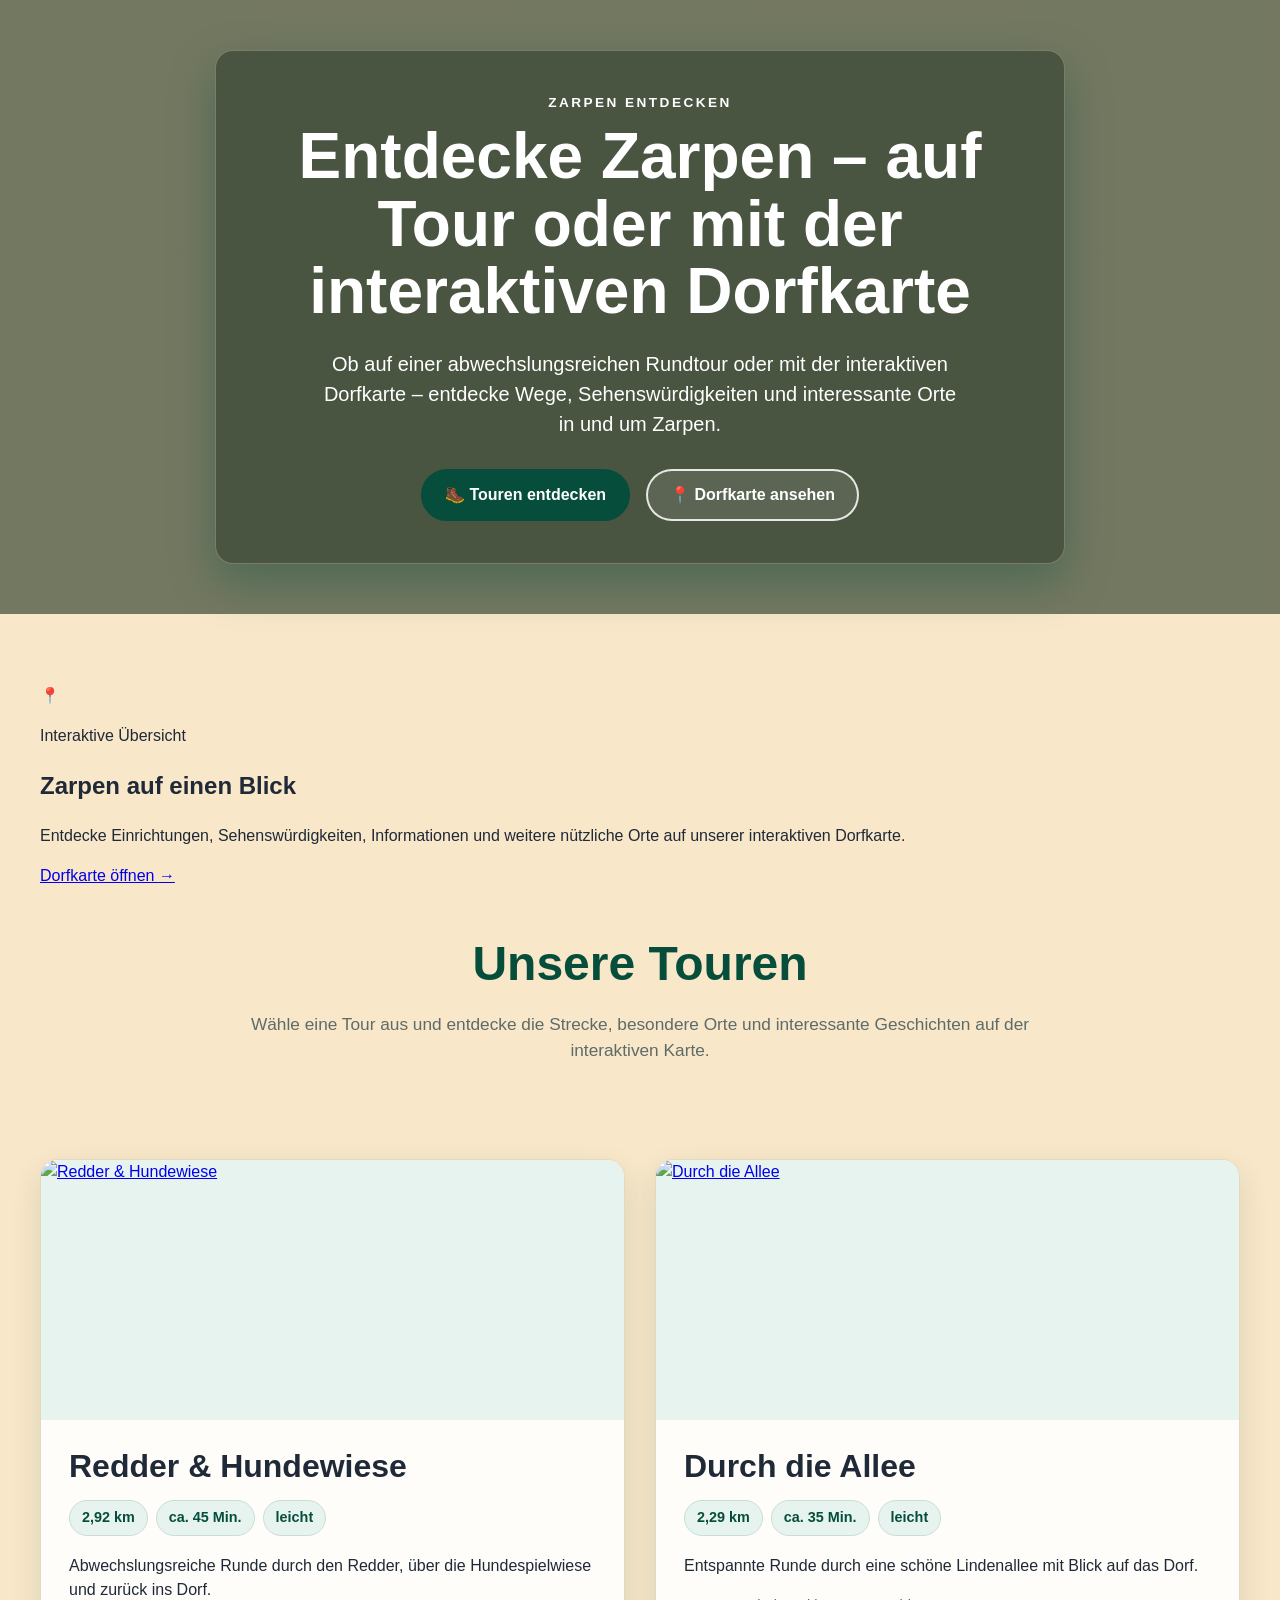
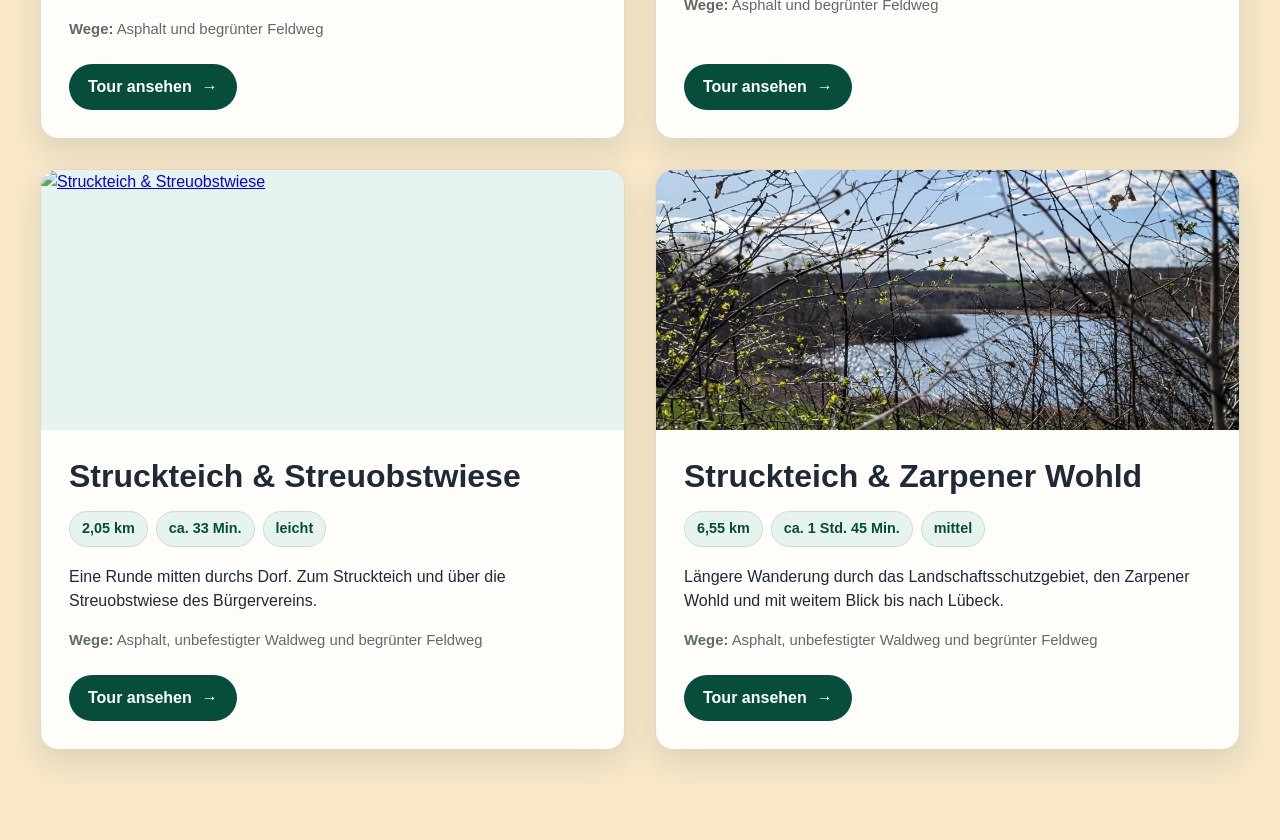
==== index.html @ 4a237b28 "Update hero section text in index.html" ====
<!DOCTYPE html>
<html lang="de">
<head>
  <meta charset="UTF-8">

  <meta
    name="viewport"
    content="width=device-width, initial-scale=1.0"
  >

  <title>Zarpen entdecken</title>

<link rel="stylesheet" href="css/touren.css?v=2">
</head>

<body>

<header class="hero">
  <div class="hero-overlay">

<p class="hero-label">
  Zarpen entdecken
</p>

<h1>
  Entdecke Zarpen – auf Tour oder mit der interaktiven Dorfkarte
</h1>

<p class="hero-text">
   Ob auf einer abwechslungsreichen Rundtour oder mit der
  interaktiven Dorfkarte – entdecke Wege,
  Sehenswürdigkeiten und interessante Orte in und um Zarpen.
</p>

    <div class="hero-buttons">

      <a class="hero-button" href="#tour-list">
        🥾 Touren entdecken
      </a>

      <a class="hero-button hero-button-secondary"
         href="dorfkarte.html">
        📍 Dorfkarte ansehen
      </a>

    </div>

  </div>
</header>

  <main class="page-content">

<section class="dorfkarte-teaser">
  <div class="dorfkarte-teaser-content">

    <div class="dorfkarte-teaser-icon" aria-hidden="true">
      📍
    </div>

    <div class="dorfkarte-teaser-text">
      <p class="dorfkarte-teaser-label">
        Interaktive Übersicht
      </p>

      <h2>
        Zarpen auf einen Blick
      </h2>

      <p>
        Entdecke Einrichtungen, Sehenswürdigkeiten,
        Informationen und weitere nützliche Orte auf unserer
        interaktiven Dorfkarte.
      </p>
    </div>

    <a
      class="dorfkarte-teaser-button"
      href="dorfkarte.html"
    >
      Dorfkarte öffnen
      <span aria-hidden="true">→</span>
    </a>

  </div>
</section>
    
    <section class="intro">
      <h2>Unsere Touren</h2>

      <p>
        Wähle eine Tour aus und entdecke die Strecke,
        besondere Orte und interessante Geschichten
        auf der interaktiven Karte.
      </p>
    </section>

    <section
      id="tour-list"
      class="tour-list"
      aria-live="polite"
    >
      <p class="loading-message">
        Touren werden geladen …
      </p>
    </section>

  </main>

  <script src="js/touren.js"></script>

</body>
</html>
---- css/touren.css ----
:root {
  --green: #064E3B;
  --green-dark: #043B2D;
  --green-light: #E7F3EF;

  --text: #1F2937;
  --muted: #5F6B67;

  --background: #F8E7C9;
  --card: #FFFDF9;

  --border: #E6D8BC;
  --shadow: 0 12px 30px rgba(6,78,59,.12);
  --radius: 18px;
}

* {
  box-sizing: border-box;
}

html {
  scroll-behavior: smooth;
}

body {
  margin: 0;
  font-family: Arial, Helvetica, sans-serif;
  color: var(--text);
  background: var(--background);
  line-height: 1.5;
}

/* Hero-Bereich */

.hero {
  min-height: 390px;
  display: flex;
  align-items: center;
  justify-content: center;
  padding: 50px 24px;
  position: relative;
  background:
    linear-gradient(
      rgba(20, 40, 22, 0.58),
      rgba(20, 40, 22, 0.58)
    ),
    url("../bilder/blickteich1.jpg") center / cover no-repeat;
}

.hero-overlay {
  width: min(850px, 100%);
  padding: 42px 48px;
  text-align: center;
  color: #ffffff;
  border-radius: var(--radius);
  background: rgba(18, 36, 22, 0.42);
  backdrop-filter: blur(2px);

  border: 1px solid rgba(248, 231, 201, 0.28);
  box-shadow: 0 18px 45px rgba(6, 78, 59, 0.35);
}

.hero-label {
  margin: 0 0 10px;
  font-size: 0.85rem;
  font-weight: 700;
  letter-spacing: 0.18em;
  text-transform: uppercase;
}

.hero h1 {
  margin: 0;
  font-size: clamp(2.3rem, 5vw, 4.5rem);
  line-height: 1.05;
}

.hero-text {
  max-width: 650px;
  margin: 24px auto 0;
  font-size: clamp(1rem, 2vw, 1.25rem);
}

/* Seiteninhalt */

.page-content {
  width: min(1200px, calc(100% - 40px));
  margin: 0 auto;
  padding: 70px 0 90px;
}

.intro {
  max-width: 900px;
  margin: 0 auto 55px;
  padding: 40px;
  text-align: center;

  background: #F8E7C9;
  border-radius: var(--radius);
}

.intro h2 {
  margin: 0 0 12px;
  font-size: clamp(2rem, 4vw, 3rem);
  color: #064E3B;
}

.intro p {
  margin: 0;
  color: var(--muted);
  font-size: 1.08rem;
}

/* Tourenraster */

.tour-list {
  display: grid;
  grid-template-columns: repeat(2, minmax(0, 1fr));
  gap: 30px;
  align-items: stretch;
}

/* Einzelne Tourenkarte */

.tour-card {
  min-width: 0;
  overflow: hidden;
  display: flex;
  flex-direction: column;
  background: var(--card);
  border: 1px solid var(--border);
  border-radius: var(--radius);
  box-shadow: var(--shadow);
  transition:
    transform 180ms ease,
    box-shadow 180ms ease;
}

.tour-card:hover {
  transform: translateY(-5px);
  box-shadow: 0 18px 38px rgba(31, 50, 35, 0.17);
}

.tour-card-image-link {
  display: block;
  overflow: hidden;
  background: var(--green-light);
}

.tour-card-image {
  display: block;
  width: 100%;
  height: 260px;
  object-fit: cover;
  transition: transform 300ms ease;
}

.tour-card:hover .tour-card-image {
  transform: scale(1.025);
}

.tour-card-content {
  flex: 1;
  display: flex;
  flex-direction: column;
  padding: 28px;
}

.tour-card-title {
  margin: 0 0 16px;
  font-size: clamp(1.5rem, 2.5vw, 2rem);
  line-height: 1.15;
}

.tour-card-facts {
  display: flex;
  flex-wrap: wrap;
  gap: 8px;
  margin-bottom: 18px;
}

.tour-card-facts span {
  display: inline-flex;
  align-items: center;
  min-height: 34px;
  padding: 6px 12px;

  color: #064E3B;
  font-size: 0.9rem;
  font-weight: 700;

  background: #E7F3EF;
  border: 1px solid #C8DED6;
  border-radius: 999px;
}

.tour-card-description {
  margin: 0 0 16px;
  font-size: 1rem;
}

.tour-card-surface {
  margin: 0 0 24px;
  color: var(--muted);
  font-size: 0.93rem;
}

.tour-card-button {
  align-self: flex-start;
  display: inline-flex;
  align-items: center;
  justify-content: center;
  gap: 10px;
  min-height: 46px;
  margin-top: auto;
  padding: 11px 19px;
  color: #ffffff;
  font-weight: 700;
  text-decoration: none;
  background: #064E3B;
  border-radius: 999px;
  transition:
    background 160ms ease,
    transform 160ms ease;
}

.tour-card-button:hover,
.tour-card-button:focus-visible {
  background: #043B2D;
  transform: translateX(2px);
}

/* Lade- und Fehlermeldungen */

.loading-message,
.error-message {
  grid-column: 1 / -1;
  padding: 30px;
  text-align: center;
  background: #ffffff;
  border-radius: var(--radius);
  border: 1px solid var(--border);
}

.error-message h2 {
  margin-top: 0;
}

/* Tablet */

@media (max-width: 850px) {
  .hero {
    min-height: 330px;
  }

  .hero-overlay {
    padding: 34px 28px;
  }

  .tour-list {
    grid-template-columns: 1fr;
  }

  .tour-card-image {
    height: 300px;
  }
}

/* Smartphone */

@media (max-width: 560px) {
  .hero {
    min-height: 290px;
    padding: 28px 16px;
  }

  .hero-overlay {
    padding: 28px 20px;
  }

  .page-content {
    width: min(100% - 24px, 1200px);
    padding: 48px 0 65px;
  }

  .intro {
    margin-bottom: 30px;
  }

  .tour-list {
    gap: 22px;
  }

  .tour-card-image {
    height: 220px;
  }

  .tour-card-content {
    padding: 22px;
  }

  .tour-card-button {
    width: 100%;
  }
}
/* Hero-Buttons */

.hero-buttons {
  display: flex;
  justify-content: center;
  flex-wrap: wrap;
  gap: 16px;
  margin-top: 30px;
}

.hero-button {
  display: inline-flex;
  align-items: center;
  justify-content: center;
  gap: 8px;

  min-height: 48px;
  padding: 12px 22px;

  color: #ffffff;
  font-weight: 700;
  text-decoration: none;

  background: var(--green);
  border: 2px solid var(--green);
  border-radius: 999px;

  transition:
    background-color 180ms ease,
    border-color 180ms ease,
    transform 180ms ease;
}

.hero-button:hover,
.hero-button:focus-visible {
  background: var(--green-dark);
  border-color: var(--green-dark);
  transform: translateY(-2px);
}

.hero-button-secondary {
  color: #ffffff;
  background: rgba(255, 255, 255, 0.1);
  border-color: rgba(255, 255, 255, 0.85);
}

.hero-button-secondary:hover,
.hero-button-secondary:focus-visible {
  color: var(--green-dark);
  background: #ffffff;
  border-color: #ffffff;
}

.hero-button:focus-visible {
  outline: 3px solid rgba(248, 231, 201, 0.6);
  outline-offset: 3px;
}

@media (max-width: 560px) {
  .hero-buttons {
    flex-direction: column;
    gap: 12px;
    margin-top: 24px;
  }

  .hero-button {
    width: 100%;
  }
}
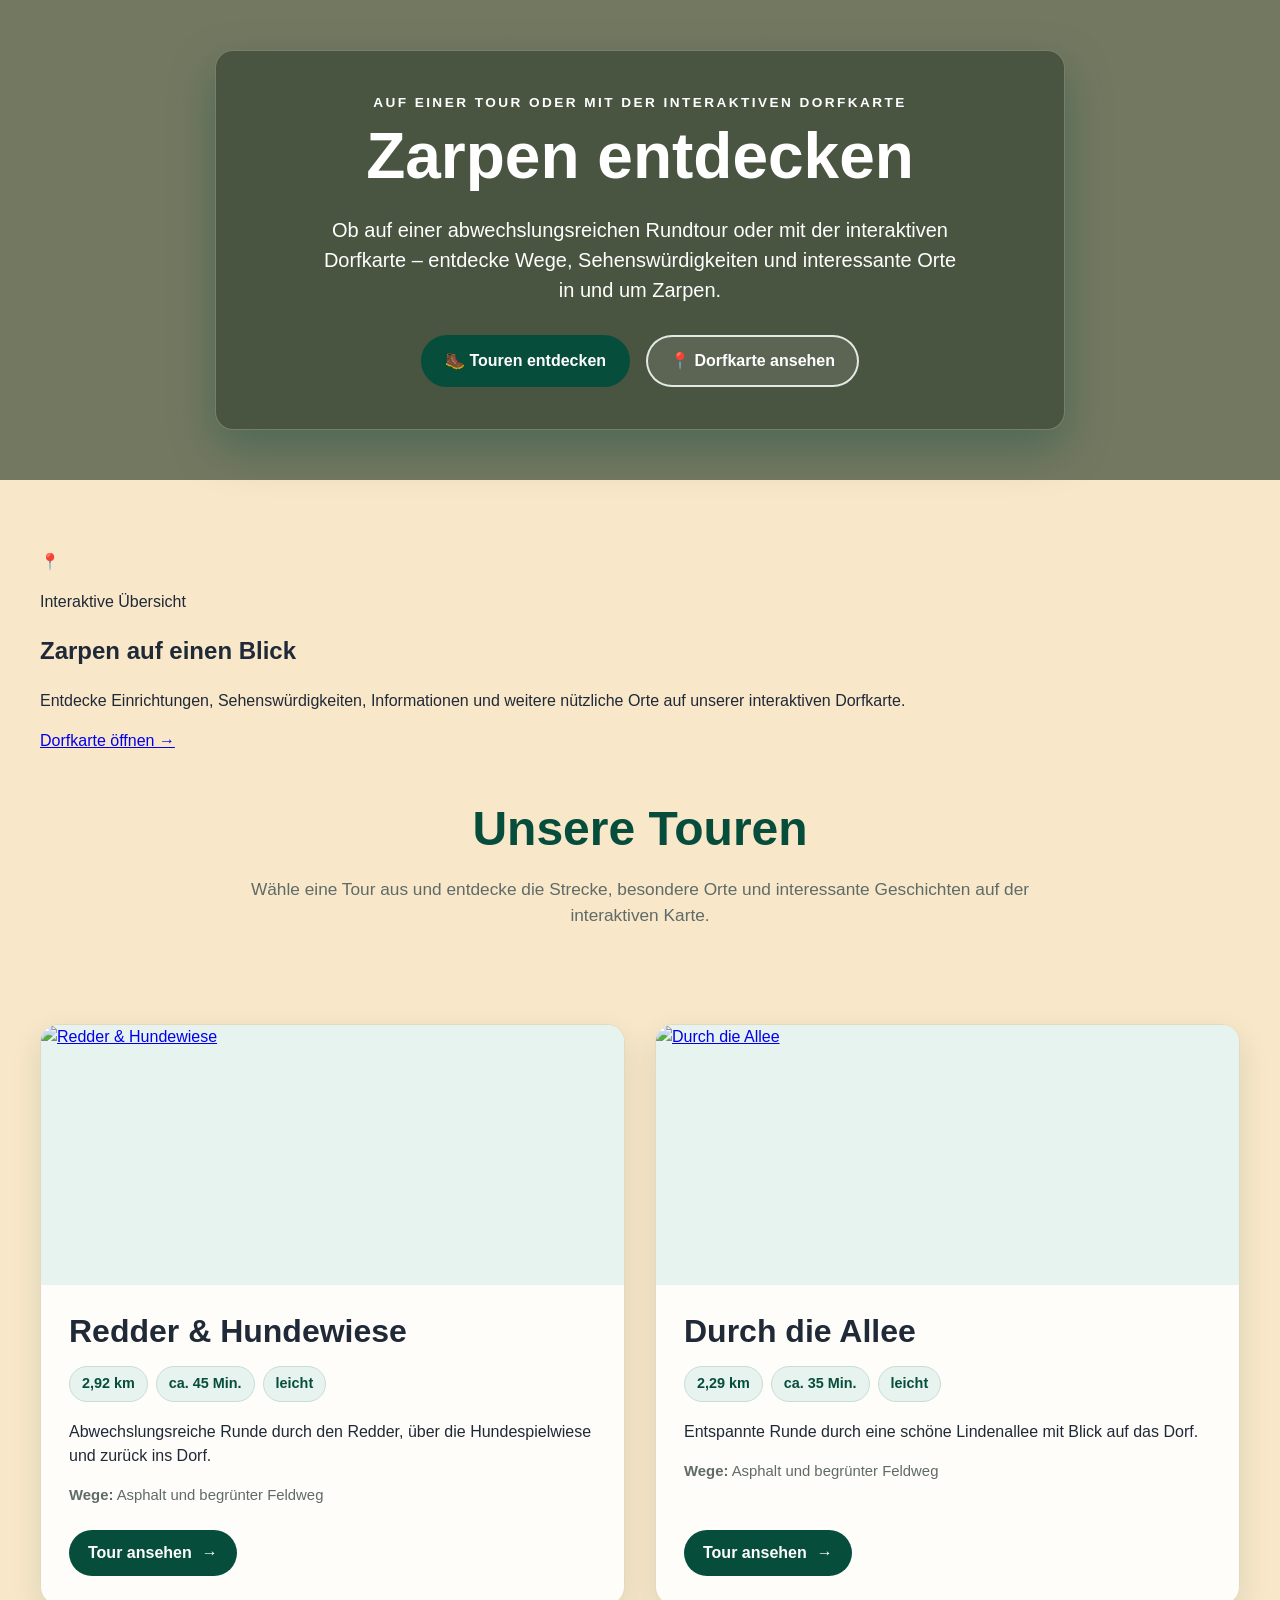
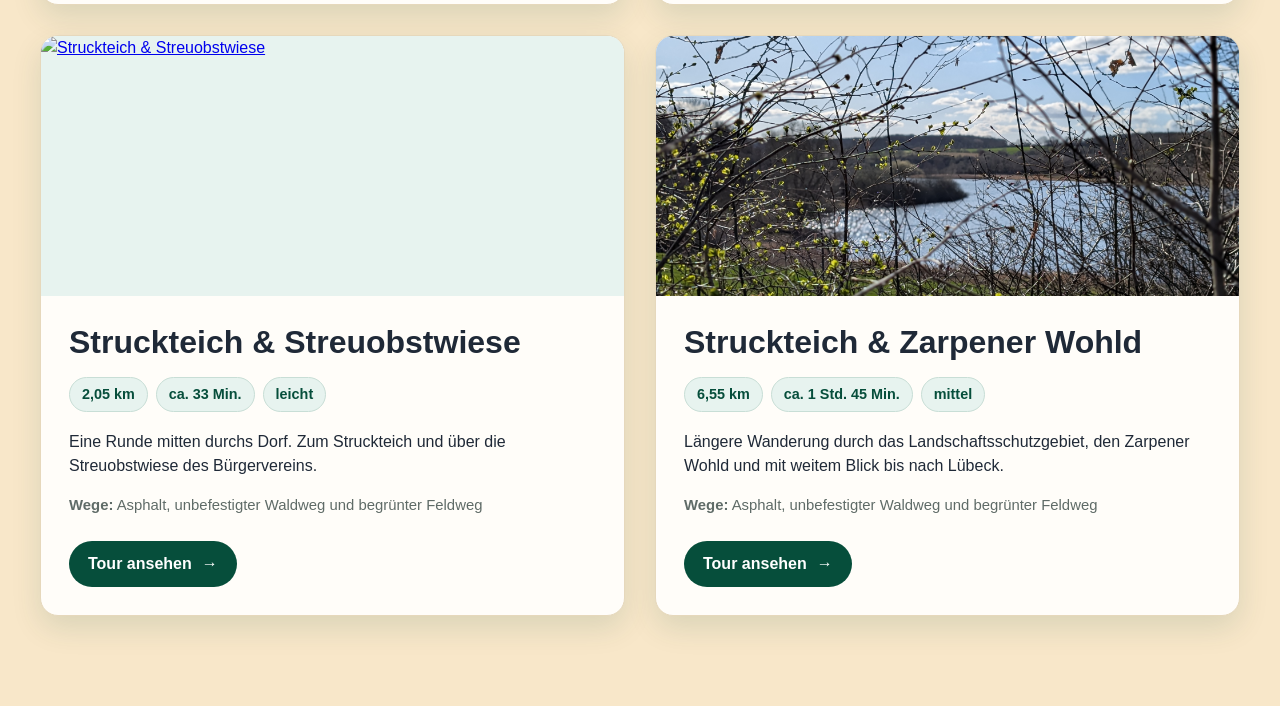
==== commit 872a373d: "Update index.html" ====
--- a/index.html
+++ b/index.html
@@ -19,11 +19,11 @@
   <div class="hero-overlay">
 
 <p class="hero-label">
-  Zarpen entdecken
+  Auf einer Tour oder mit der interaktiven Dorfkarte
 </p>
 
 <h1>
-  Entdecke Zarpen – auf Tour oder mit der interaktiven Dorfkarte
+  Zarpen entdecken
 </h1>
 
 <p class="hero-text">
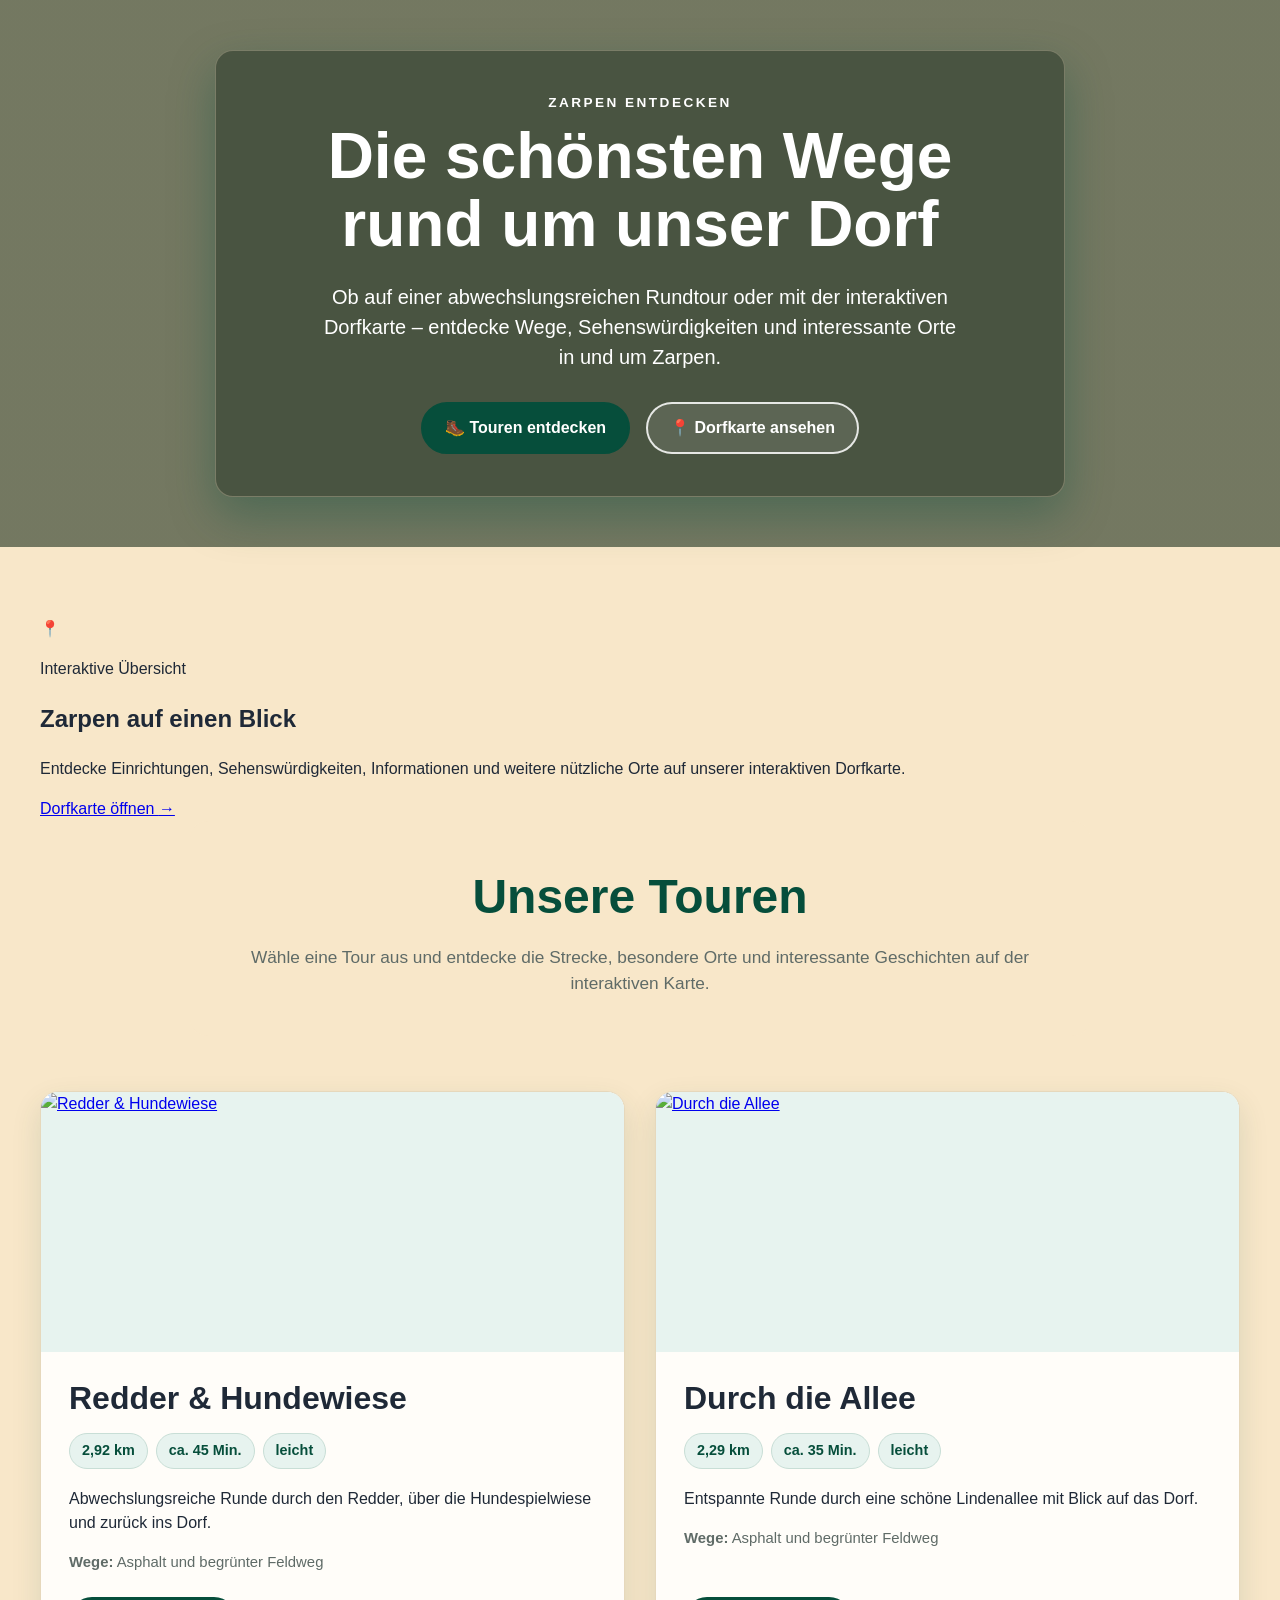
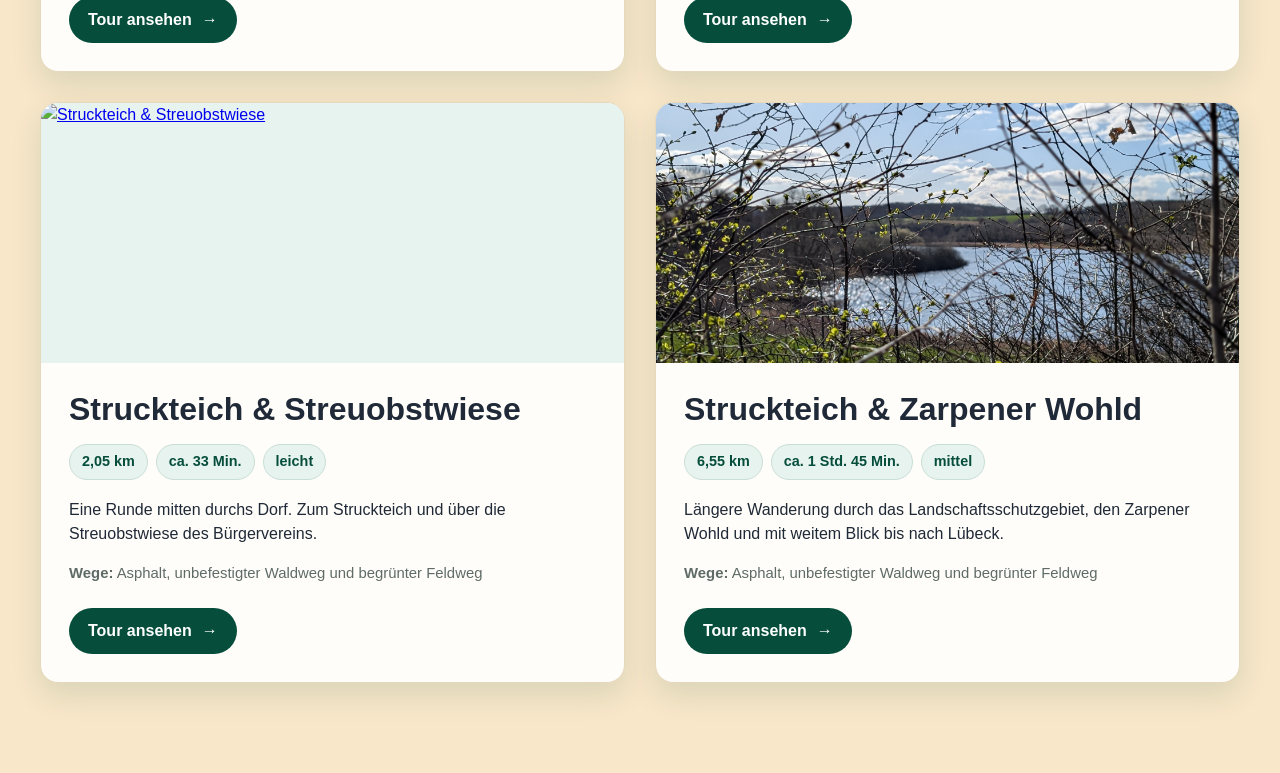
==== commit 69b357aa: "Update index.html" ====
--- a/index.html
+++ b/index.html
@@ -19,11 +19,11 @@
   <div class="hero-overlay">
 
 <p class="hero-label">
-  Auf einer Tour oder mit der interaktiven Dorfkarte
+  Zarpen entdecken
 </p>
 
 <h1>
-  Zarpen entdecken
+  Die schönsten Wege rund um unser Dorf
 </h1>
 
 <p class="hero-text">
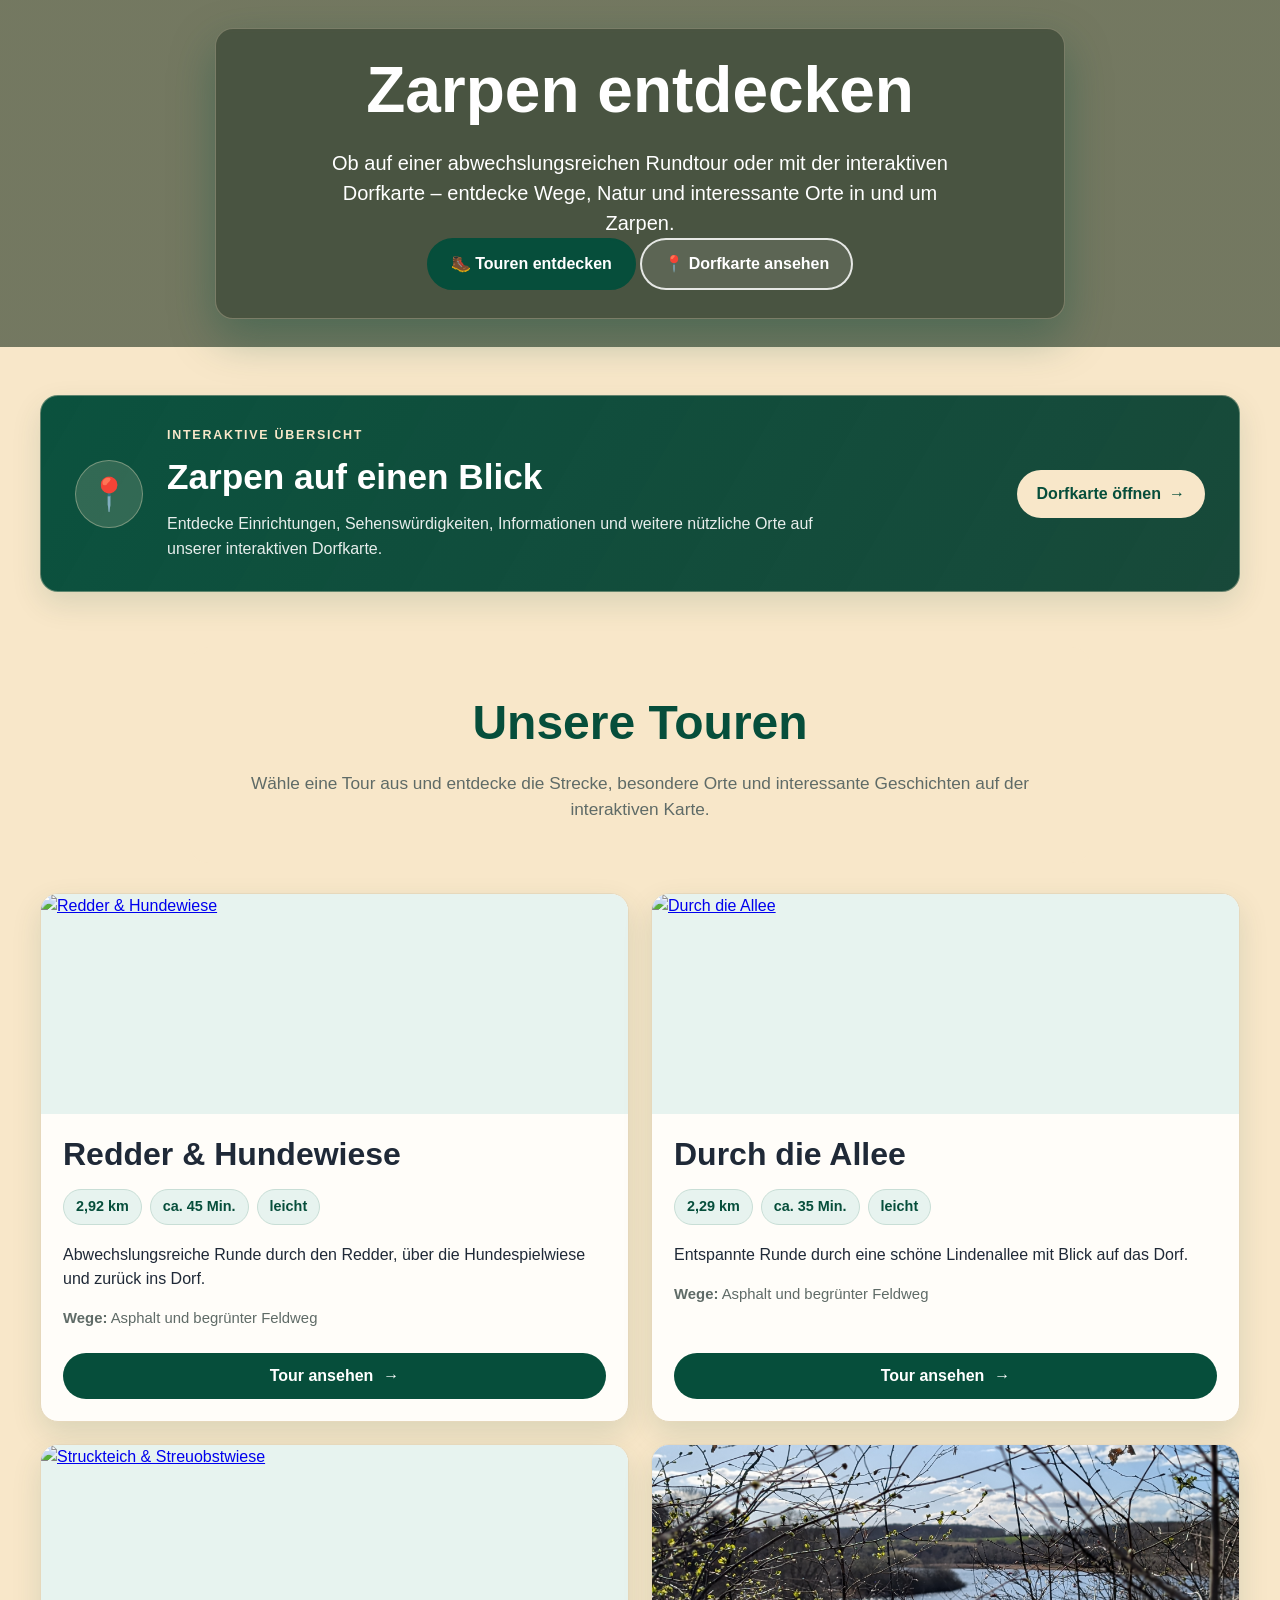
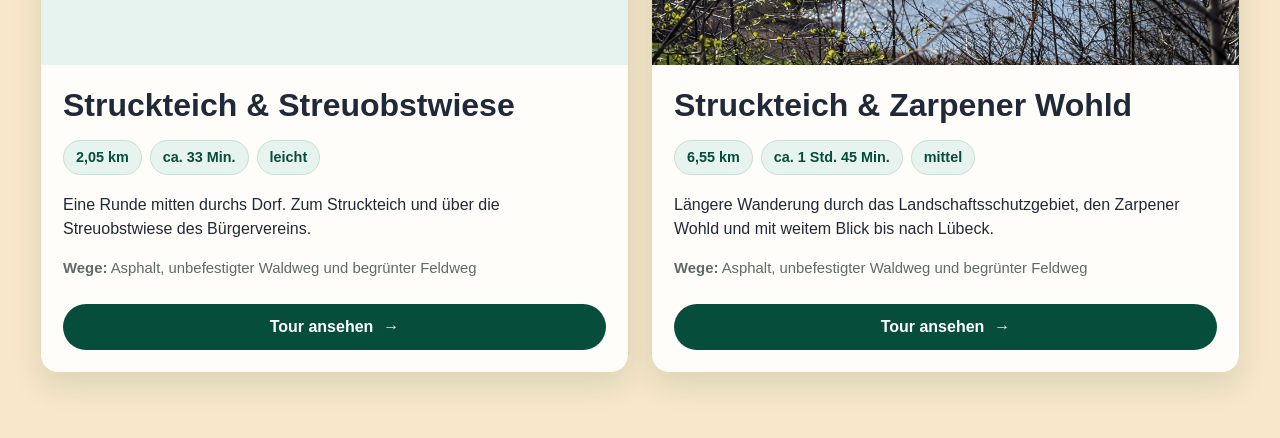
==== commit ca907b8b: "Update index.html" ====
--- a/index.html
+++ b/index.html
@@ -18,18 +18,14 @@
 <header class="hero">
   <div class="hero-overlay">
 
-<p class="hero-label">
+<h1>
   Zarpen entdecken
-</p>
-
-<h1>
-  Die schönsten Wege rund um unser Dorf
 </h1>
 
 <p class="hero-text">
    Ob auf einer abwechslungsreichen Rundtour oder mit der
   interaktiven Dorfkarte – entdecke Wege,
-  Sehenswürdigkeiten und interessante Orte in und um Zarpen.
+  Natur und interessante Orte in und um Zarpen.
 </p>
 
     <div class="hero-buttons">
--- a/css/touren.css
+++ b/css/touren.css
@@ -33,12 +33,13 @@
 /* Hero-Bereich */
 
 .hero {
-  min-height: 390px;
+  min-height: 320px;
   display: flex;
   align-items: center;
   justify-content: center;
   padding: 50px 24px;
   position: relative;
+
   background:
     linear-gradient(
       rgba(20, 40, 22, 0.58),
@@ -70,7 +71,7 @@
 
 .hero h1 {
   margin: 0;
-  font-size: clamp(2.3rem, 5vw, 4.5rem);
+  font-size: clamp(2.2rem, 5vw, 4.2rem);
   line-height: 1.05;
 }
 
@@ -249,7 +250,7 @@
 
 @media (max-width: 850px) {
   .hero {
-    min-height: 330px;
+    min-height: 270px;
   }
 
   .hero-overlay {
@@ -267,11 +268,10 @@
 
 /* Smartphone */
 
-@media (max-width: 560px) {
-  .hero {
-    min-height: 290px;
-    padding: 28px 16px;
-  }
+.hero {
+  min-height: auto;
+  padding: 28px 16px;
+}
 
   .hero-overlay {
     padding: 28px 20px;
@@ -371,3 +371,125 @@
     width: 100%;
   }
 }
+/* --------------------------
+   Dorfkarten-Teaser
+-------------------------- */
+
+.dorfkarte-teaser {
+  margin: 0 0 55px;
+}
+
+.dorfkarte-teaser-content {
+  display: grid;
+  grid-template-columns: auto minmax(0, 1fr) auto;
+  align-items: center;
+  gap: 24px;
+
+  padding: 30px 34px;
+
+  color: #ffffff;
+  background:
+    linear-gradient(
+      120deg,
+      rgba(6, 78, 59, 0.98),
+      rgba(4, 59, 45, 0.92)
+    );
+
+  border: 1px solid rgba(248, 231, 201, 0.35);
+  border-radius: var(--radius);
+
+  box-shadow: var(--shadow);
+}
+
+.dorfkarte-teaser-icon {
+  display: flex;
+  align-items: center;
+  justify-content: center;
+
+  width: 68px;
+  height: 68px;
+
+  font-size: 2rem;
+
+  background: rgba(248, 231, 201, 0.16);
+  border: 1px solid rgba(248, 231, 201, 0.35);
+  border-radius: 50%;
+}
+
+.dorfkarte-teaser-label {
+  margin: 0 0 6px;
+
+  color: #f8e7c9;
+
+  font-size: 0.78rem;
+  font-weight: 700;
+  letter-spacing: 0.14em;
+  text-transform: uppercase;
+}
+
+.dorfkarte-teaser h2 {
+  margin: 0 0 8px;
+
+  color: #ffffff;
+  font-size: clamp(1.6rem, 3vw, 2.2rem);
+}
+
+.dorfkarte-teaser-text > p:last-child {
+  max-width: 680px;
+  margin: 0;
+
+  color: rgba(255, 255, 255, 0.9);
+  line-height: 1.55;
+}
+
+.dorfkarte-teaser-button {
+  display: inline-flex;
+  align-items: center;
+  justify-content: center;
+  gap: 8px;
+
+  min-height: 48px;
+  padding: 12px 20px;
+
+  color: var(--green);
+  background: var(--background);
+
+  border-radius: 999px;
+
+  font-weight: 700;
+  text-decoration: none;
+  white-space: nowrap;
+
+  transition:
+    background-color 180ms ease,
+    transform 180ms ease;
+}
+
+.dorfkarte-teaser-button:hover,
+.dorfkarte-teaser-button:focus-visible {
+  background: #ffffff;
+  transform: translateY(-2px);
+}
+
+.dorfkarte-teaser-button:focus-visible {
+  outline: 3px solid rgba(248, 231, 201, 0.55);
+  outline-offset: 3px;
+}
+
+@media (max-width: 760px) {
+  .dorfkarte-teaser-content {
+    grid-template-columns: 1fr;
+    gap: 18px;
+    padding: 24px;
+  }
+
+  .dorfkarte-teaser-icon {
+    width: 56px;
+    height: 56px;
+    font-size: 1.6rem;
+  }
+
+  .dorfkarte-teaser-button {
+    width: 100%;
+  }
+}
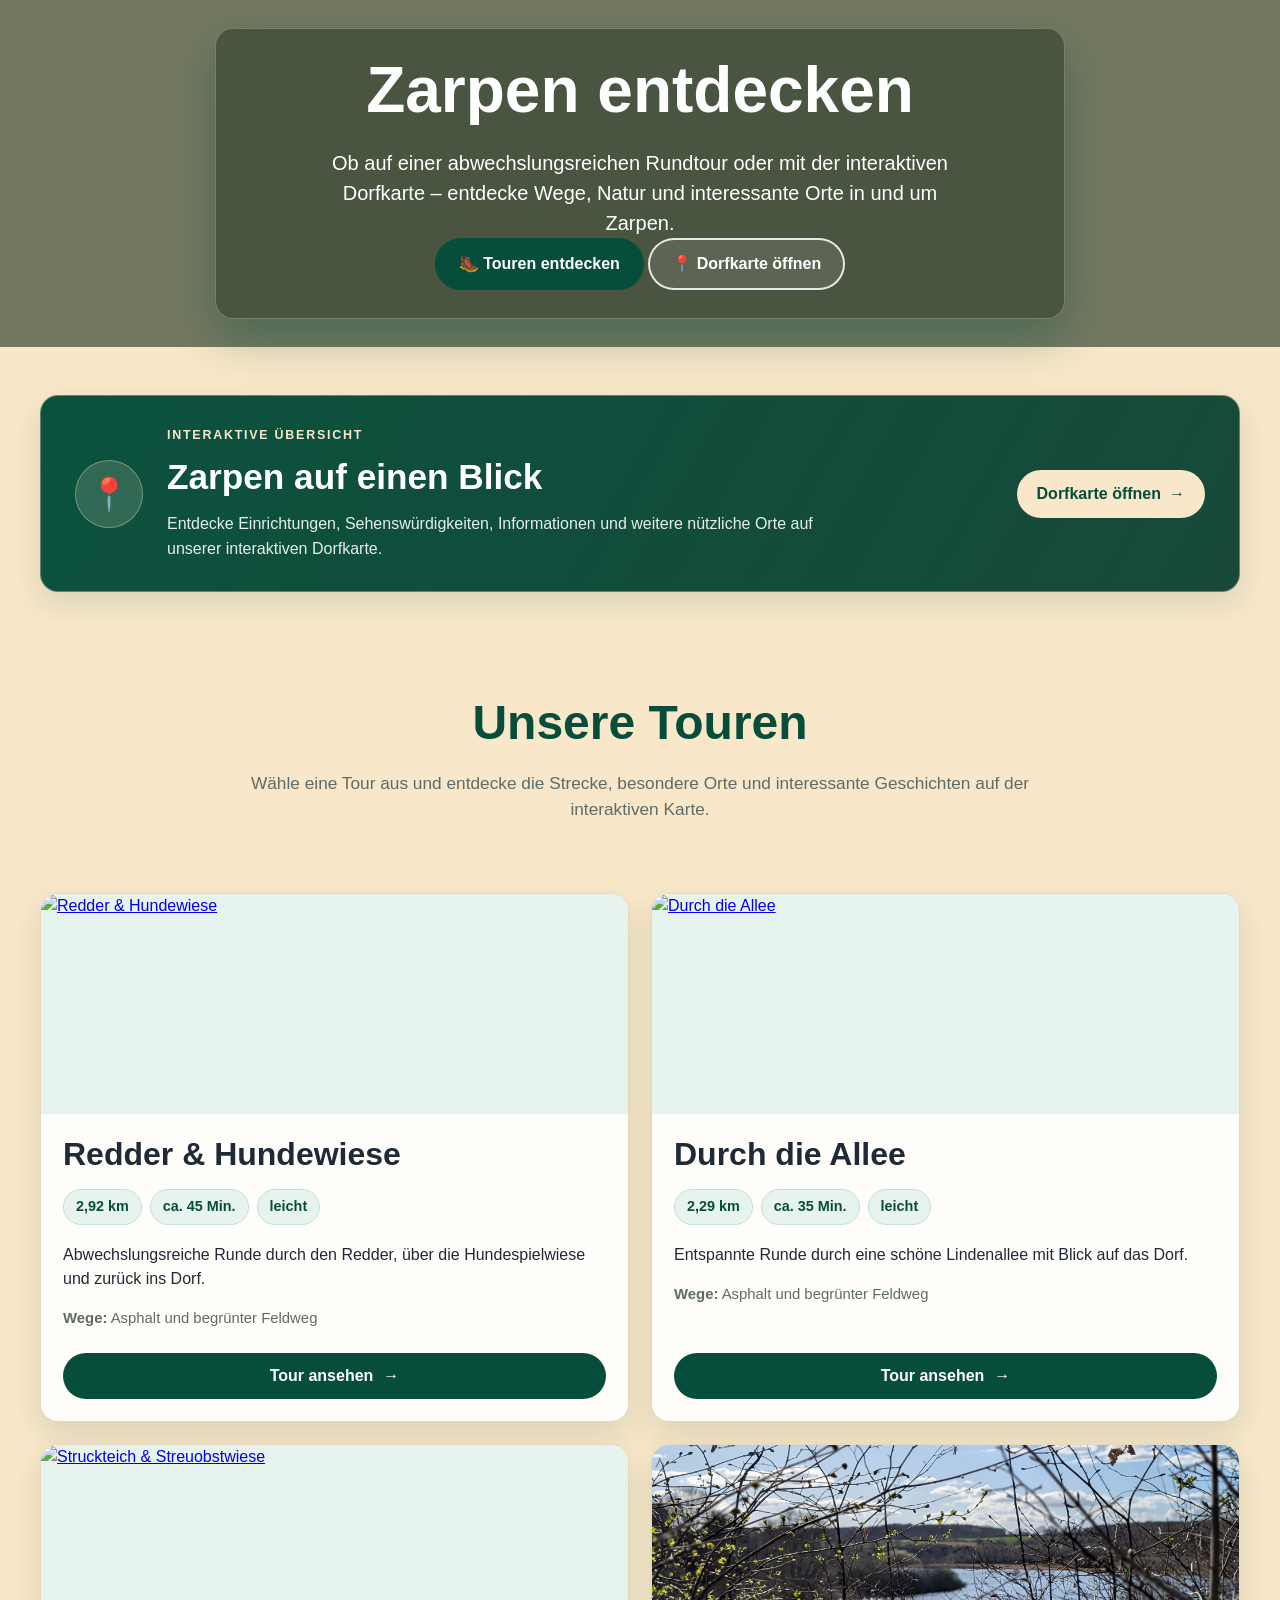
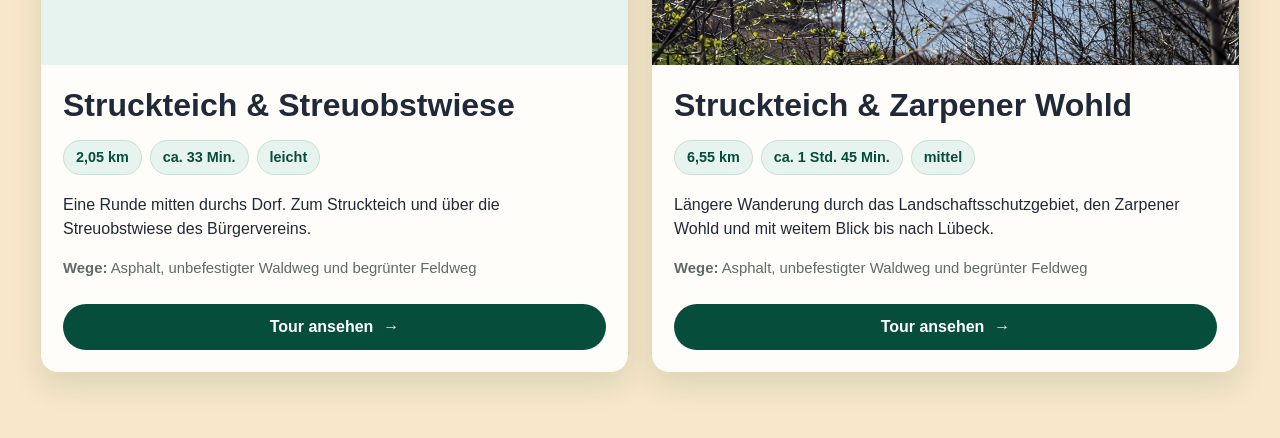
==== commit 243195bd: "Update index.html" ====
--- a/index.html
+++ b/index.html
@@ -36,7 +36,7 @@
 
       <a class="hero-button hero-button-secondary"
          href="dorfkarte.html">
-        📍 Dorfkarte ansehen
+        📍 Dorfkarte öffnen
       </a>
 
     </div>
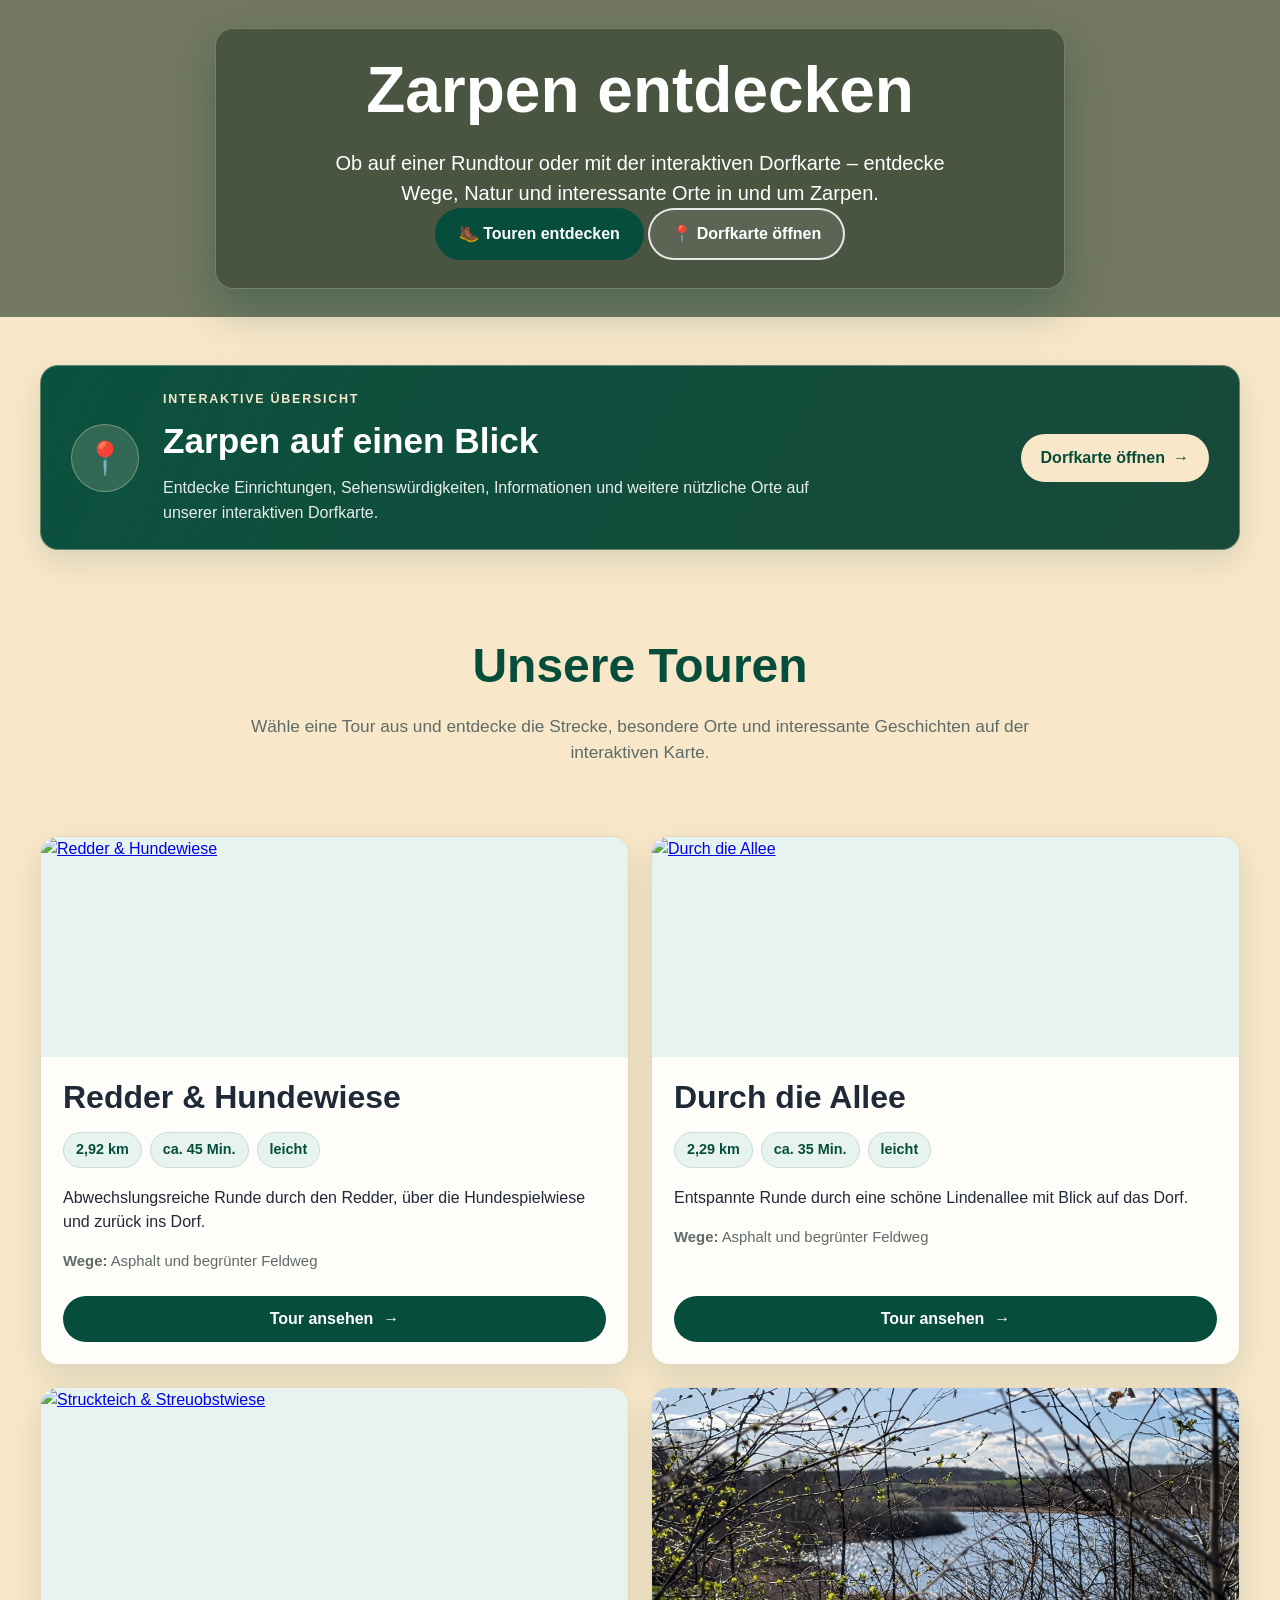
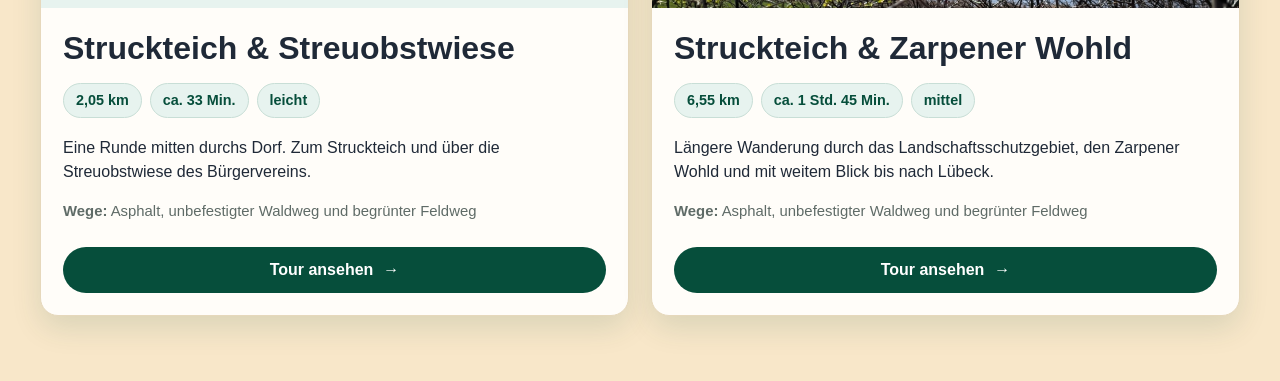
==== commit 29263c0f: "Simplify text in hero paragraph" ====
--- a/index.html
+++ b/index.html
@@ -23,7 +23,7 @@
 </h1>
 
 <p class="hero-text">
-   Ob auf einer abwechslungsreichen Rundtour oder mit der
+   Ob auf einer Rundtour oder mit der
   interaktiven Dorfkarte – entdecke Wege,
   Natur und interessante Orte in und um Zarpen.
 </p>
--- a/css/touren.css
+++ b/css/touren.css
@@ -376,7 +376,7 @@
 -------------------------- */
 
 .dorfkarte-teaser {
-  margin: 0 0 55px;
+  margin: 0 0 40px;
 }
 
 .dorfkarte-teaser-content {
@@ -385,7 +385,7 @@
   align-items: center;
   gap: 24px;
 
-  padding: 30px 34px;
+  padding: 24px 30px;
 
   color: #ffffff;
   background:
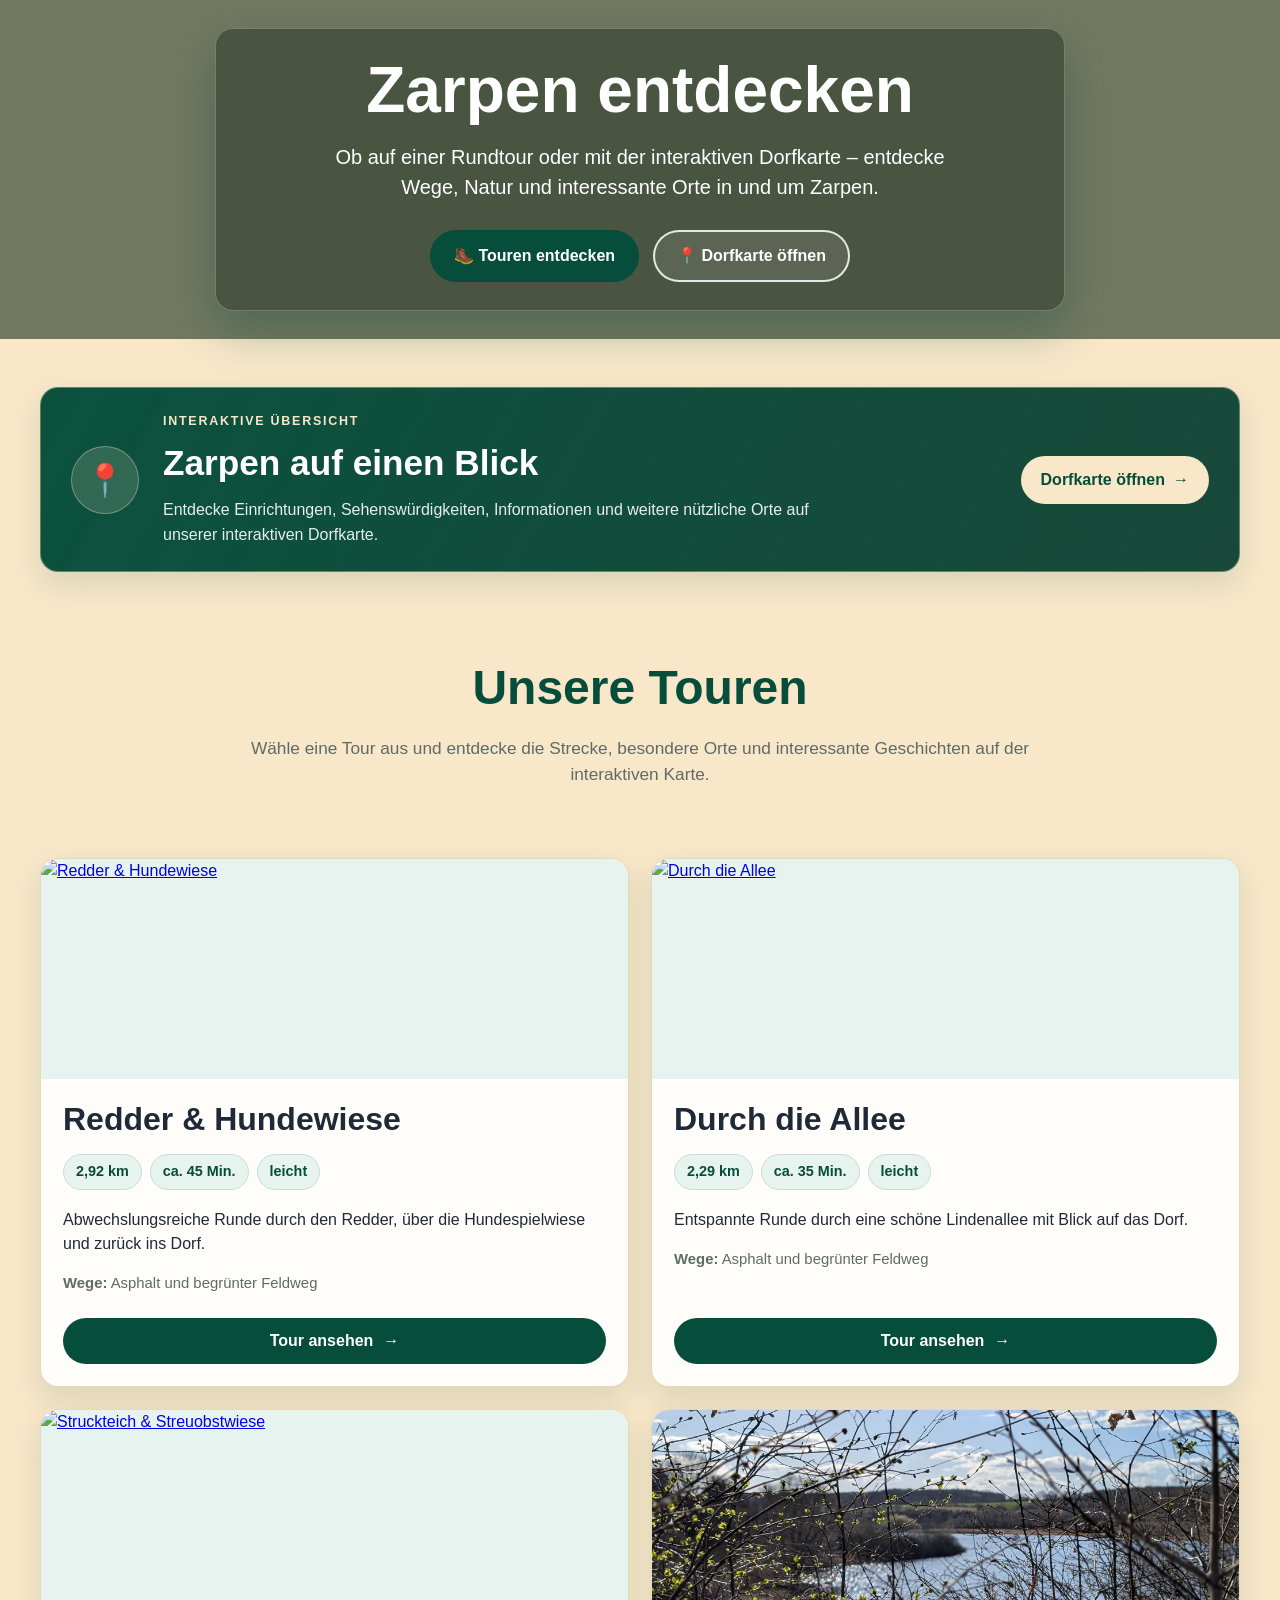
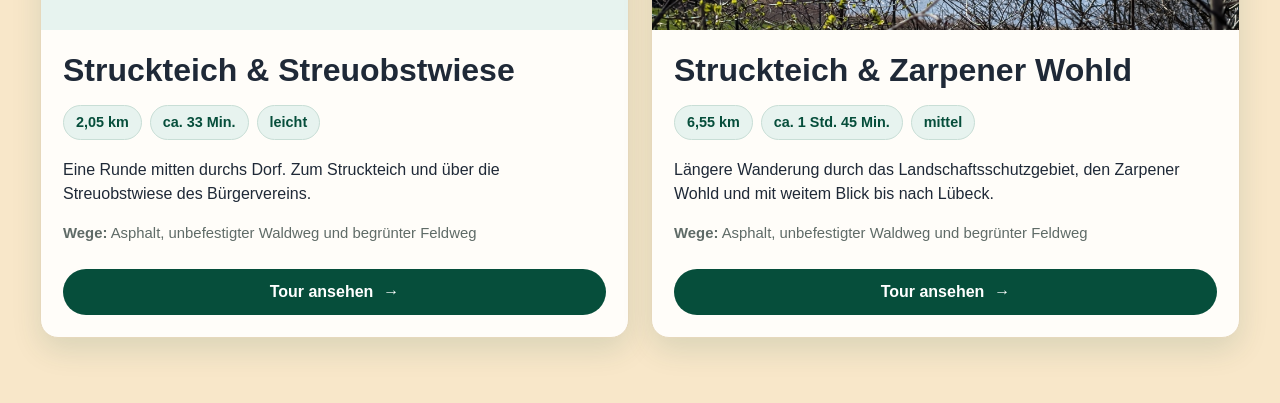
==== commit be8c635d: "Update index.html" ====
--- a/index.html
+++ b/index.html
@@ -10,7 +10,8 @@
 
   <title>Zarpen entdecken</title>
 
-<link rel="stylesheet" href="css/touren.css?v=2">
+<link rel="stylesheet" href="css/hero.css?v=1">
+<link rel="stylesheet" href="css/touren.css?v=4">
 </head>
 
 <body>
--- a/css/hero.css
+++ b/css/hero.css
@@ -0,0 +1,208 @@
+/* Gemeinsamer Kopfbereich für Tourenseite und Dorfkarte */
+
+.hero,
+.page-header {
+  min-height: 320px;
+
+  display: flex;
+  align-items: center;
+  justify-content: center;
+
+  padding: 32px 24px;
+
+  position: relative;
+
+  background:
+    linear-gradient(
+      rgba(20, 40, 22, 0.58),
+      rgba(20, 40, 22, 0.58)
+    ),
+    url("../bilder/blickteich1.jpg") center / cover no-repeat;
+}
+
+.hero-overlay,
+.page-header-content {
+  width: min(900px, 100%);
+
+  padding: 34px 42px;
+
+  color: #ffffff;
+  text-align: center;
+
+  background: rgba(18, 36, 22, 0.42);
+
+  border: 1px solid rgba(248, 231, 201, 0.28);
+  border-radius: 18px;
+
+  backdrop-filter: blur(2px);
+
+  box-shadow: 0 18px 45px rgba(6, 78, 59, 0.35);
+}
+
+.hero-label,
+.page-label {
+  margin: 0 0 8px;
+
+  color: #f8e7c9;
+
+  font-size: 0.85rem;
+  font-weight: 700;
+  letter-spacing: 0.18em;
+  text-transform: uppercase;
+}
+
+.hero h1,
+.page-header h1 {
+  margin: 0;
+
+  color: #ffffff;
+
+  font-size: clamp(2.2rem, 5vw, 4.2rem);
+  line-height: 1.05;
+}
+
+.hero-text,
+.page-intro {
+  max-width: 720px;
+
+  margin: 20px auto 0;
+
+  color: #ffffff;
+
+  font-size: clamp(1rem, 2vw, 1.2rem);
+  line-height: 1.5;
+}
+
+/* Zurück-Link auf der Dorfkartenseite */
+
+.back-link {
+  display: inline-block;
+
+  margin-top: 22px;
+
+  color: #ffffff;
+
+  font-weight: 700;
+  text-decoration: none;
+}
+
+.back-link:hover,
+.back-link:focus-visible {
+  text-decoration: underline;
+}
+
+/* Buttons auf der Touren-Startseite */
+
+.hero-buttons {
+  display: flex;
+  justify-content: center;
+  flex-wrap: wrap;
+
+  gap: 14px;
+
+  margin-top: 28px;
+}
+
+.hero-button {
+  display: inline-flex;
+  align-items: center;
+  justify-content: center;
+
+  gap: 8px;
+
+  min-height: 48px;
+  padding: 12px 22px;
+
+  color: #ffffff;
+  background: #064e3b;
+
+  border: 2px solid #064e3b;
+  border-radius: 999px;
+
+  font-weight: 700;
+  text-decoration: none;
+
+  transition:
+    background-color 180ms ease,
+    border-color 180ms ease,
+    transform 180ms ease;
+}
+
+.hero-button:hover,
+.hero-button:focus-visible {
+  background: #043b2d;
+  border-color: #043b2d;
+
+  transform: translateY(-2px);
+}
+
+.hero-button-secondary {
+  background: rgba(255, 255, 255, 0.1);
+  border-color: rgba(255, 255, 255, 0.85);
+}
+
+.hero-button-secondary:hover,
+.hero-button-secondary:focus-visible {
+  color: #043b2d;
+  background: #ffffff;
+  border-color: #ffffff;
+}
+
+.hero-button:focus-visible,
+.back-link:focus-visible {
+  outline: 3px solid rgba(248, 231, 201, 0.6);
+  outline-offset: 3px;
+}
+
+/* Tablet */
+
+@media (max-width: 850px) {
+  .hero,
+  .page-header {
+    min-height: 290px;
+    padding: 28px 20px;
+  }
+
+  .hero-overlay,
+  .page-header-content {
+    padding: 30px 28px;
+  }
+}
+
+/* Smartphone */
+
+@media (max-width: 560px) {
+  .hero,
+  .page-header {
+    min-height: auto;
+    padding: 24px 12px;
+  }
+
+  .hero-overlay,
+  .page-header-content {
+    padding: 26px 18px;
+  }
+
+  .hero h1,
+  .page-header h1 {
+    font-size: 2.25rem;
+  }
+
+  .hero-text,
+  .page-intro {
+    margin-top: 16px;
+    font-size: 1rem;
+  }
+
+  .hero-buttons {
+    flex-direction: column;
+
+    gap: 12px;
+
+    margin-top: 22px;
+  }
+
+  .hero-button {
+    width: 100%;
+  }
+}
--- a/css/touren.css
+++ b/css/touren.css
@@ -37,7 +37,7 @@
   display: flex;
   align-items: center;
   justify-content: center;
-  padding: 50px 24px;
+  padding: 22px 24px;
   position: relative;
 
   background:
@@ -50,7 +50,7 @@
 
 .hero-overlay {
   width: min(850px, 100%);
-  padding: 42px 48px;
+  padding: 30px 42px;
   text-align: center;
   color: #ffffff;
   border-radius: var(--radius);
@@ -62,7 +62,7 @@
 }
 
 .hero-label {
-  margin: 0 0 10px;
+  margin: 0 0 6px;
   font-size: 0.85rem;
   font-weight: 700;
   letter-spacing: 0.18em;
@@ -77,7 +77,7 @@
 
 .hero-text {
   max-width: 650px;
-  margin: 24px auto 0;
+  margin: 18px auto 0;
   font-size: clamp(1rem, 2vw, 1.25rem);
 }
 
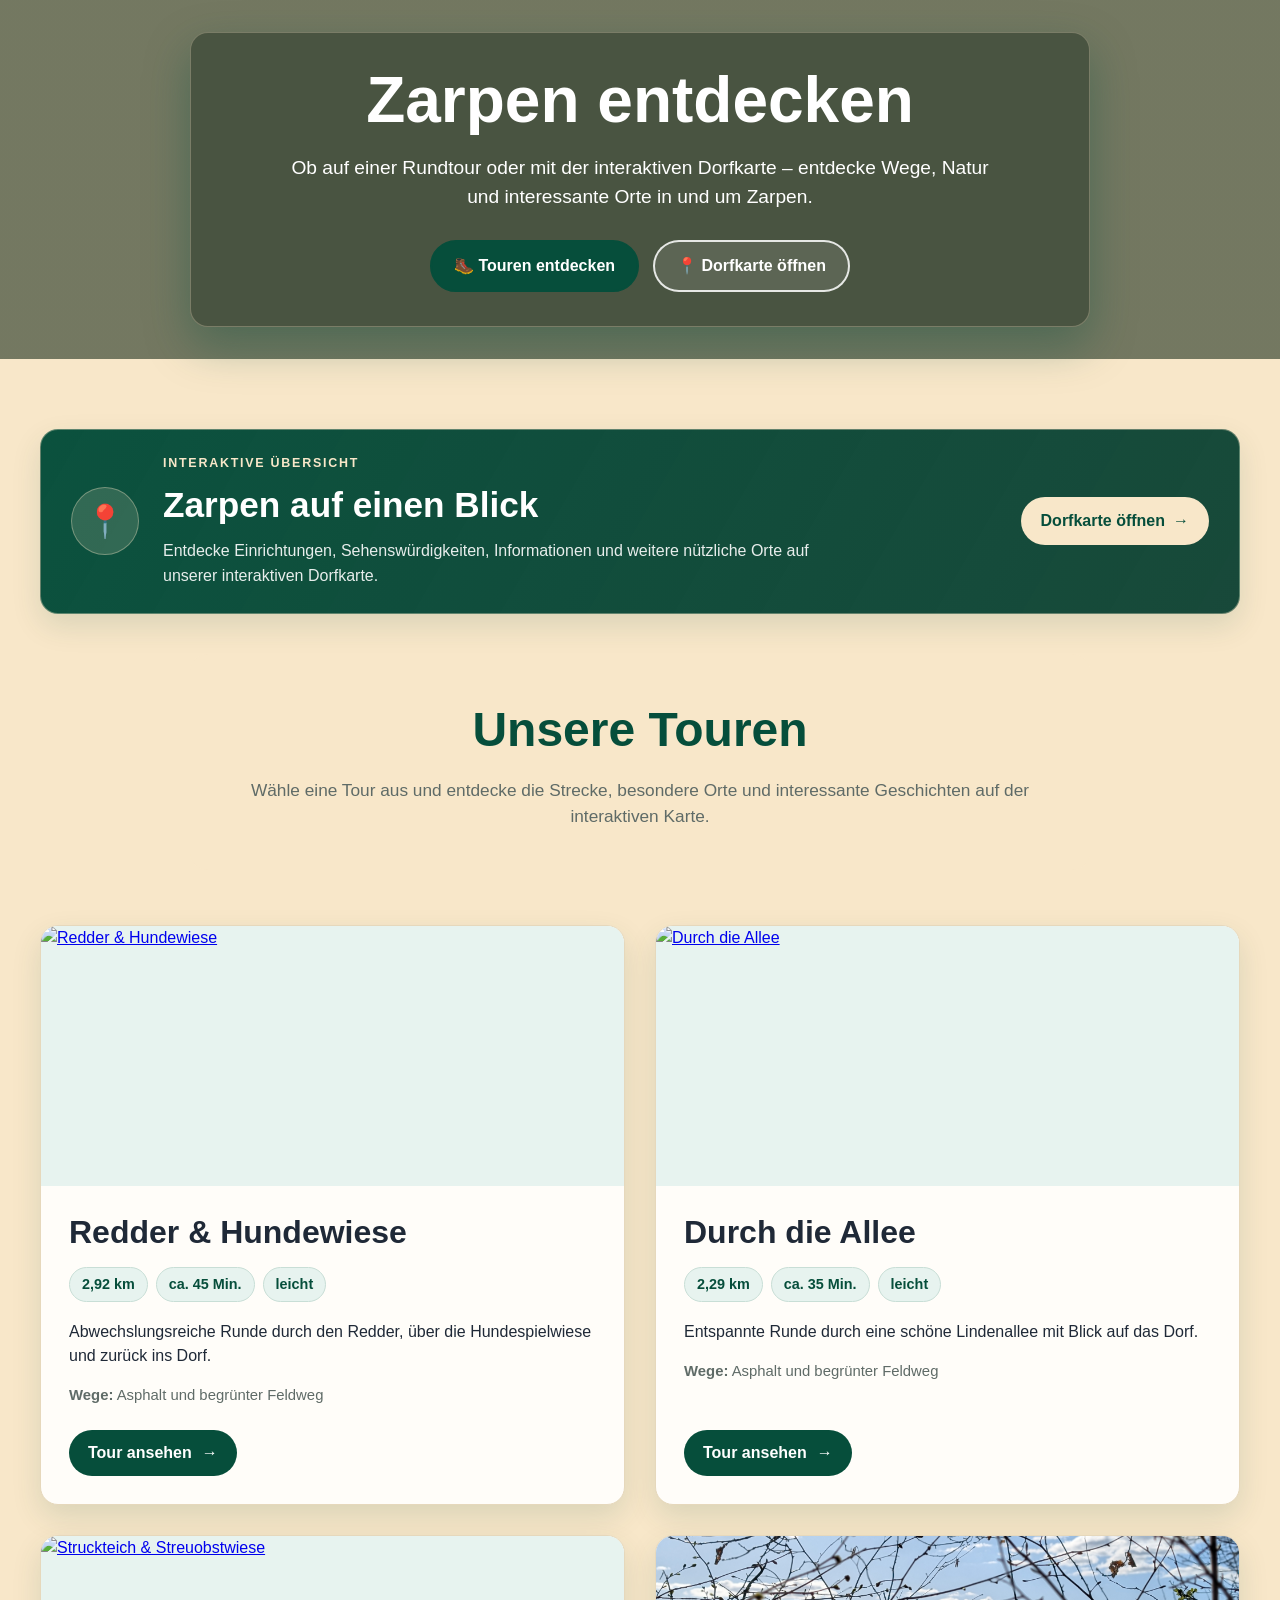
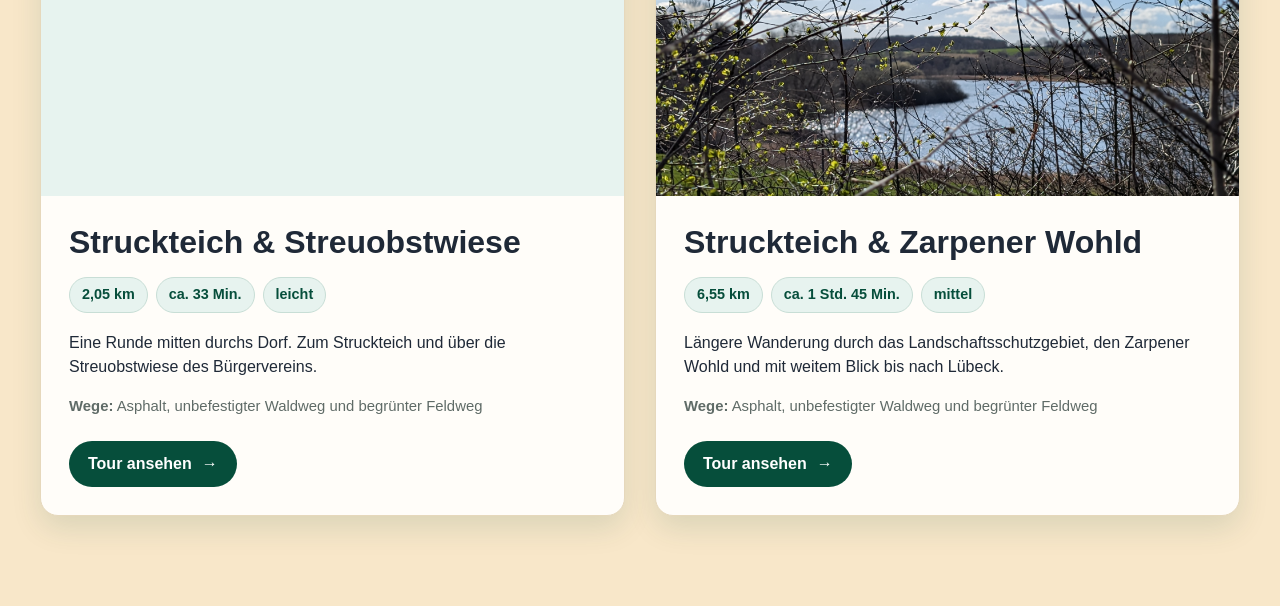
==== commit 472e913f: "Update touren.css version in index.html" ====
--- a/index.html
+++ b/index.html
@@ -11,7 +11,7 @@
   <title>Zarpen entdecken</title>
 
 <link rel="stylesheet" href="css/hero.css?v=1">
-<link rel="stylesheet" href="css/touren.css?v=4">
+<link rel="stylesheet" href="css/touren.css?v=6">
 </head>
 
 <body>
--- a/css/hero.css
+++ b/css/hero.css
@@ -73,24 +73,6 @@
   line-height: 1.5;
 }
 
-/* Zurück-Link auf der Dorfkartenseite */
-
-.back-link {
-  display: inline-block;
-
-  margin-top: 22px;
-
-  color: #ffffff;
-
-  font-weight: 700;
-  text-decoration: none;
-}
-
-.back-link:hover,
-.back-link:focus-visible {
-  text-decoration: underline;
-}
-
 /* Buttons auf der Touren-Startseite */
 
 .hero-buttons {
@@ -149,7 +131,6 @@
 }
 
 .hero-button:focus-visible,
-.back-link:focus-visible {
   outline: 3px solid rgba(248, 231, 201, 0.6);
   outline-offset: 3px;
 }
--- a/css/touren.css
+++ b/css/touren.css
@@ -30,56 +30,6 @@
   line-height: 1.5;
 }
 
-/* Hero-Bereich */
-
-.hero {
-  min-height: 320px;
-  display: flex;
-  align-items: center;
-  justify-content: center;
-  padding: 22px 24px;
-  position: relative;
-
-  background:
-    linear-gradient(
-      rgba(20, 40, 22, 0.58),
-      rgba(20, 40, 22, 0.58)
-    ),
-    url("../bilder/blickteich1.jpg") center / cover no-repeat;
-}
-
-.hero-overlay {
-  width: min(850px, 100%);
-  padding: 30px 42px;
-  text-align: center;
-  color: #ffffff;
-  border-radius: var(--radius);
-  background: rgba(18, 36, 22, 0.42);
-  backdrop-filter: blur(2px);
-
-  border: 1px solid rgba(248, 231, 201, 0.28);
-  box-shadow: 0 18px 45px rgba(6, 78, 59, 0.35);
-}
-
-.hero-label {
-  margin: 0 0 6px;
-  font-size: 0.85rem;
-  font-weight: 700;
-  letter-spacing: 0.18em;
-  text-transform: uppercase;
-}
-
-.hero h1 {
-  margin: 0;
-  font-size: clamp(2.2rem, 5vw, 4.2rem);
-  line-height: 1.05;
-}
-
-.hero-text {
-  max-width: 650px;
-  margin: 18px auto 0;
-  font-size: clamp(1rem, 2vw, 1.25rem);
-}
 
 /* Seiteninhalt */
 
@@ -249,18 +199,6 @@
 /* Tablet */
 
 @media (max-width: 850px) {
-  .hero {
-    min-height: 270px;
-  }
-
-  .hero-overlay {
-    padding: 34px 28px;
-  }
-
-  .tour-list {
-    grid-template-columns: 1fr;
-  }
-
   .tour-card-image {
     height: 300px;
   }
@@ -268,15 +206,7 @@
 
 /* Smartphone */
 
-.hero {
-  min-height: auto;
-  padding: 28px 16px;
-}
-
-  .hero-overlay {
-    padding: 28px 20px;
-  }
-
+@media (max-width: 600px) {
   .page-content {
     width: min(100% - 24px, 1200px);
     padding: 48px 0 65px;
@@ -287,6 +217,7 @@
   }
 
   .tour-list {
+    grid-template-columns: 1fr;
     gap: 22px;
   }
 
@@ -299,75 +230,6 @@
   }
 
   .tour-card-button {
-    width: 100%;
-  }
-}
-/* Hero-Buttons */
-
-.hero-buttons {
-  display: flex;
-  justify-content: center;
-  flex-wrap: wrap;
-  gap: 16px;
-  margin-top: 30px;
-}
-
-.hero-button {
-  display: inline-flex;
-  align-items: center;
-  justify-content: center;
-  gap: 8px;
-
-  min-height: 48px;
-  padding: 12px 22px;
-
-  color: #ffffff;
-  font-weight: 700;
-  text-decoration: none;
-
-  background: var(--green);
-  border: 2px solid var(--green);
-  border-radius: 999px;
-
-  transition:
-    background-color 180ms ease,
-    border-color 180ms ease,
-    transform 180ms ease;
-}
-
-.hero-button:hover,
-.hero-button:focus-visible {
-  background: var(--green-dark);
-  border-color: var(--green-dark);
-  transform: translateY(-2px);
-}
-
-.hero-button-secondary {
-  color: #ffffff;
-  background: rgba(255, 255, 255, 0.1);
-  border-color: rgba(255, 255, 255, 0.85);
-}
-
-.hero-button-secondary:hover,
-.hero-button-secondary:focus-visible {
-  color: var(--green-dark);
-  background: #ffffff;
-  border-color: #ffffff;
-}
-
-.hero-button:focus-visible {
-  outline: 3px solid rgba(248, 231, 201, 0.6);
-  outline-offset: 3px;
-}
-
-@media (max-width: 560px) {
-  .hero-buttons {
-    flex-direction: column;
-    gap: 12px;
-    margin-top: 24px;
-  }
-
-  .hero-button {
     width: 100%;
   }
 }
